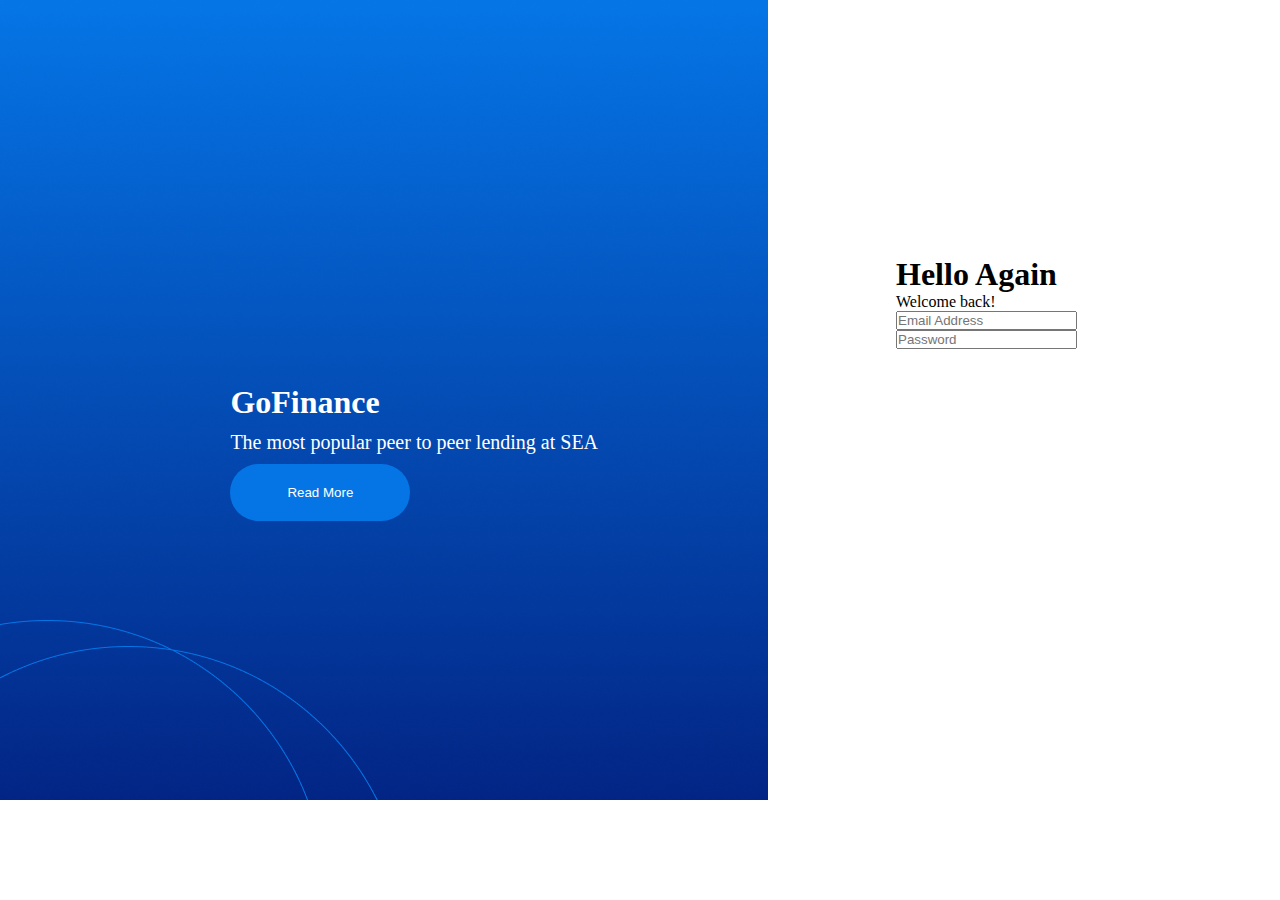
==== index.html @ feab5bfc "first commit" ====
<!DOCTYPE html>
<html lang="en">
<head>
    <meta charset="UTF-8">
    <meta name="viewport" content="width=device-width, initial-scale=1.0">
    <link rel="stylesheet" href="style.css">
    <title>Login Page</title>
</head>
<body>

    <div class="content">
    <div class="right-content">
    <div class="main">
    <h1>GoFinance</h1>
    <p>The most popular peer to peer lending at SEA</p>
    <button>Read More</button>
     </div>
    </div>

    <div class="left-content">
    <h1>Hello Again</h1>
    <p>Welcome back!</p>

    <input type="text" placeholder="Email Address" class="email">
     <br>
    <input type="password" placeholder="Password">
    </div>
    </div>
</body>
</html>
---- style.css ----
*{
    margin: 0;
    padding: 0;
}

.content{
    display: flex;
}

.right-content{
    width: 60%;
    height: 800px;
    background-image: url(Group\ 3.png);
}

.right-content .main{
    margin-left: 30%;
    margin-top: 50%;
}

.main h1{
    color: #fff;
    margin-bottom: 10px;    
}

.main p{
    color:#fff;
    margin-bottom: 10px;
    font-size: 20px;
}

.main button{
    border: none;
    width: 180px;
    height: 57px;
    background-color: #0575E6;
    color: #fff;
    border-radius: 50px;
}

.left-content{
    margin-left: 10%;
    margin-top: 20%;
}
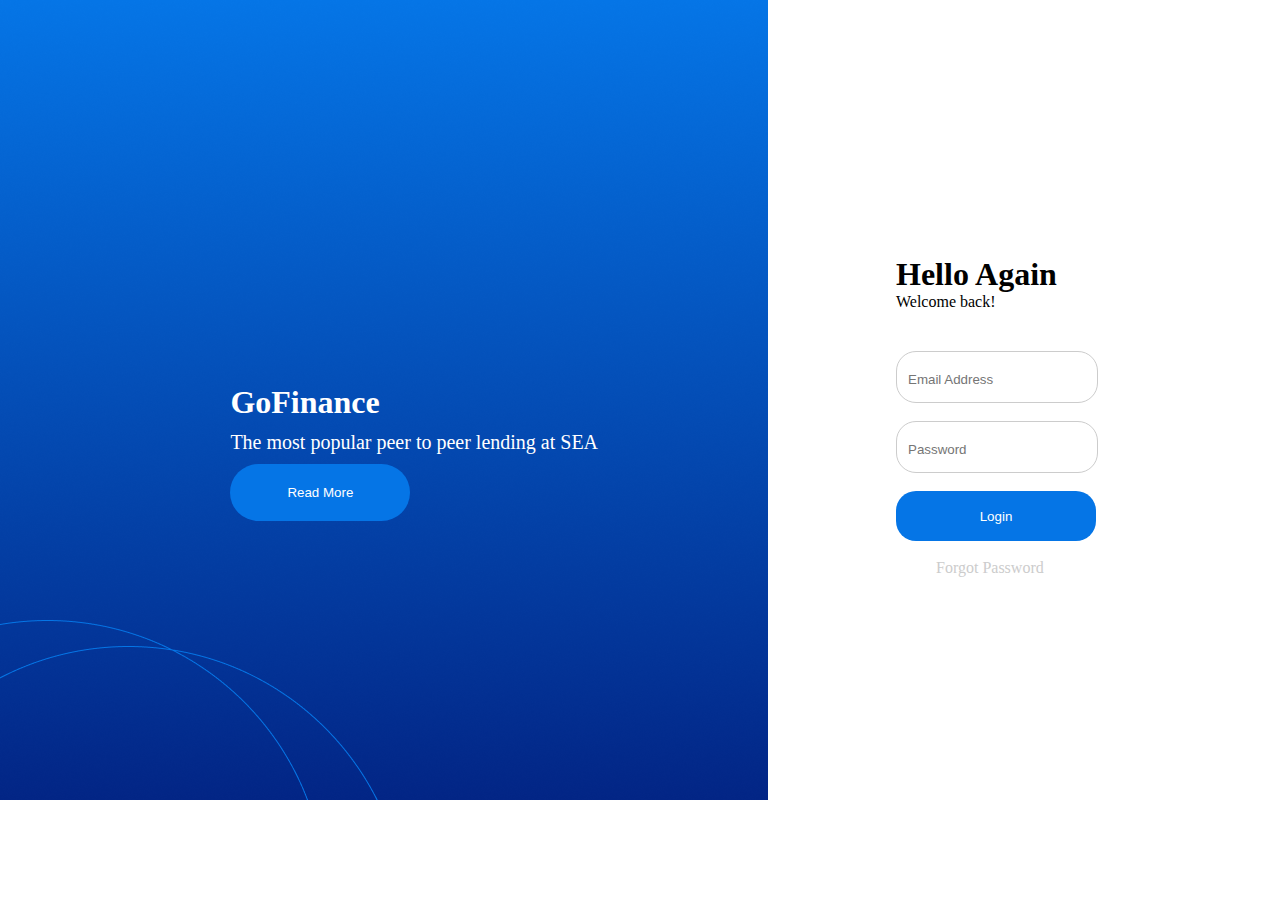
==== commit 94aba14d: "Done with the login page" ====
--- a/index.html
+++ b/index.html
@@ -4,12 +4,13 @@
     <meta charset="UTF-8">
     <meta name="viewport" content="width=device-width, initial-scale=1.0">
     <link rel="stylesheet" href="style.css">
+    <link rel="stylesheet" href="https://cdnjs.cloudflare.com/ajax/libs/font-awesome/6.1.1/css/all.min.css" integrity="sha512-KfkfwYDsLkIlwQp6LFnl8zNdLGxu9YAA1QvwINks4PhcElQSvqcyVLLD9aMhXd13uQjoXtEKNosOWaZqXgel0g==" crossorigin="anonymous" referrerpolicy="no-referrer" />
     <title>Login Page</title>
 </head>
 <body>
 
     <div class="content">
-    <div class="right-content">
+    <div class="left-content">
     <div class="main">
     <h1>GoFinance</h1>
     <p>The most popular peer to peer lending at SEA</p>
@@ -17,13 +18,29 @@
      </div>
     </div>
 
-    <div class="left-content">
+    <div class="right-content">
     <h1>Hello Again</h1>
     <p>Welcome back!</p>
 
-    <input type="text" placeholder="Email Address" class="email">
+    <div class="one">
+        <br>
+        <i class="fa-regular fa-envelope"></i>
+        <input type="text" placeholder="Email Address">
+    </div>
+
      <br>
-    <input type="password" placeholder="Password">
+     <div class="one">
+        <br>
+        <i class="fa-solid fa-lock"></i>
+         <input type="password" placeholder="Password"> 
+     </div>
+     <br>
+
+     <button>Login</button>
+     <br>
+     <br>
+
+     <a href="#">Forgot Password</a>
     </div>
     </div>
 </body>
--- a/style.css
+++ b/style.css
@@ -7,13 +7,13 @@
     display: flex;
 }
 
-.right-content{
+.left-content{
     width: 60%;
     height: 800px;
     background-image: url(Group\ 3.png);
 }
 
-.right-content .main{
+.left-content .main{
     margin-left: 30%;
     margin-top: 50%;
 }
@@ -38,7 +38,44 @@
     border-radius: 50px;
 }
 
-.left-content{
+.right-content{
     margin-left: 10%;
     margin-top: 20%;
-}+}
+
+.right-content p{
+    margin-bottom: 40px;
+}
+
+.right-content .one{
+    border-radius: 20px;
+    border:1px solid #ccc;
+    width: 200px;
+    height: 50px;
+}
+
+.one input{
+    border: none;
+    color: #ccc;
+}
+
+.fa-solid, .fa-regular{
+    margin-left: 11px;
+    color: #ccc;
+}
+
+.right-content button{
+    background-color: #0575E6;
+    color: #fff;
+    width: 200px;
+    height: 50px;
+    border: none;
+    border-radius: 20px;
+}
+
+.right-content a{
+    margin-left: 40px;
+    color: #ccc;
+    text-decoration: none;
+}
+
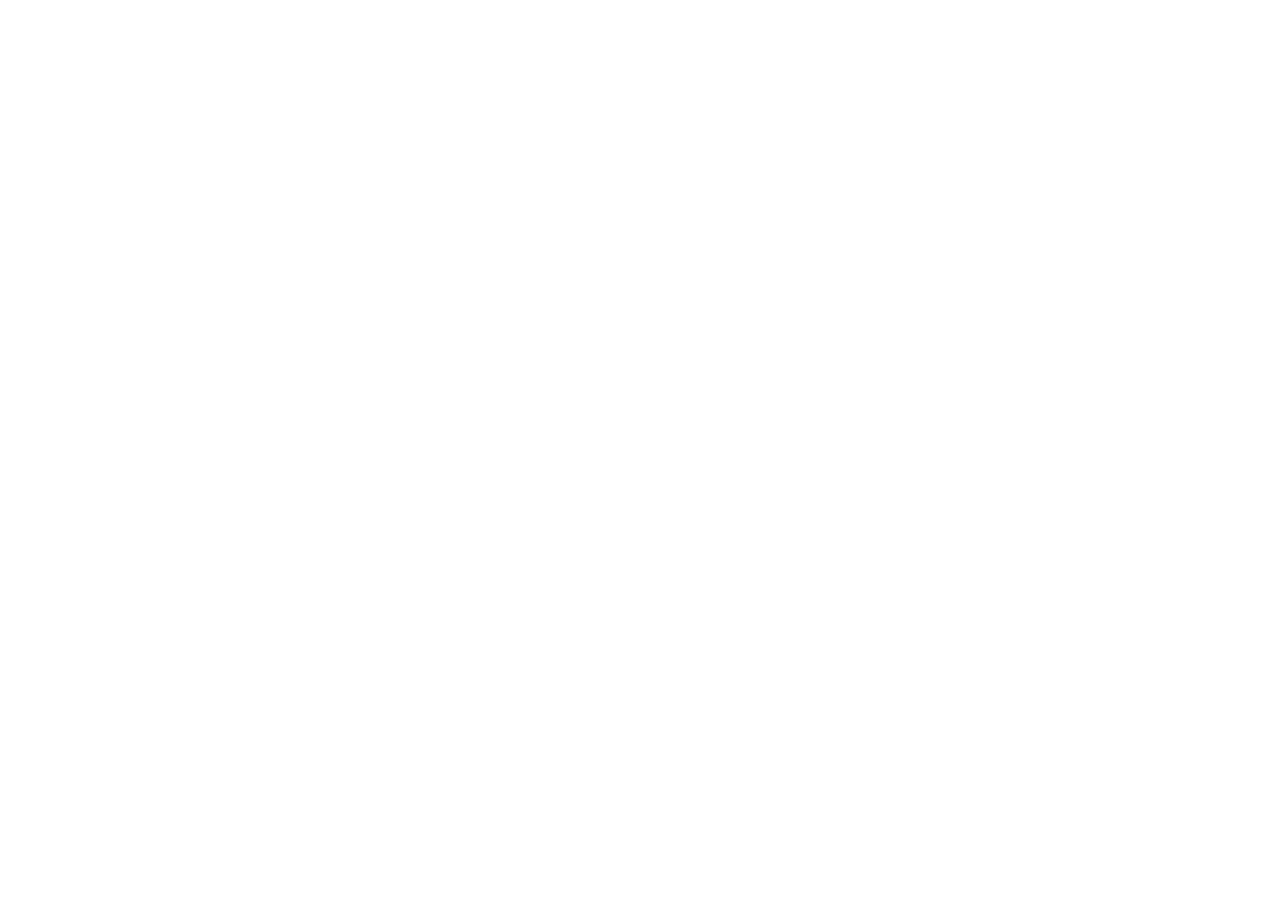
==== commit c0a01320: "Added to new files and modified the old ones" ====
--- a/index.html
+++ b/index.html
@@ -3,45 +3,9 @@
 <head>
     <meta charset="UTF-8">
     <meta name="viewport" content="width=device-width, initial-scale=1.0">
-    <link rel="stylesheet" href="style.css">
-    <link rel="stylesheet" href="https://cdnjs.cloudflare.com/ajax/libs/font-awesome/6.1.1/css/all.min.css" integrity="sha512-KfkfwYDsLkIlwQp6LFnl8zNdLGxu9YAA1QvwINks4PhcElQSvqcyVLLD9aMhXd13uQjoXtEKNosOWaZqXgel0g==" crossorigin="anonymous" referrerpolicy="no-referrer" />
-    <title>Login Page</title>
+    <title>Document</title>
 </head>
 <body>
-
-    <div class="content">
-    <div class="left-content">
-    <div class="main">
-    <h1>GoFinance</h1>
-    <p>The most popular peer to peer lending at SEA</p>
-    <button>Read More</button>
-     </div>
-    </div>
-
-    <div class="right-content">
-    <h1>Hello Again</h1>
-    <p>Welcome back!</p>
-
-    <div class="one">
-        <br>
-        <i class="fa-regular fa-envelope"></i>
-        <input type="text" placeholder="Email Address">
-    </div>
-
-     <br>
-     <div class="one">
-        <br>
-        <i class="fa-solid fa-lock"></i>
-         <input type="password" placeholder="Password"> 
-     </div>
-     <br>
-
-     <button>Login</button>
-     <br>
-     <br>
-
-     <a href="#">Forgot Password</a>
-    </div>
-    </div>
+    
 </body>
 </html>